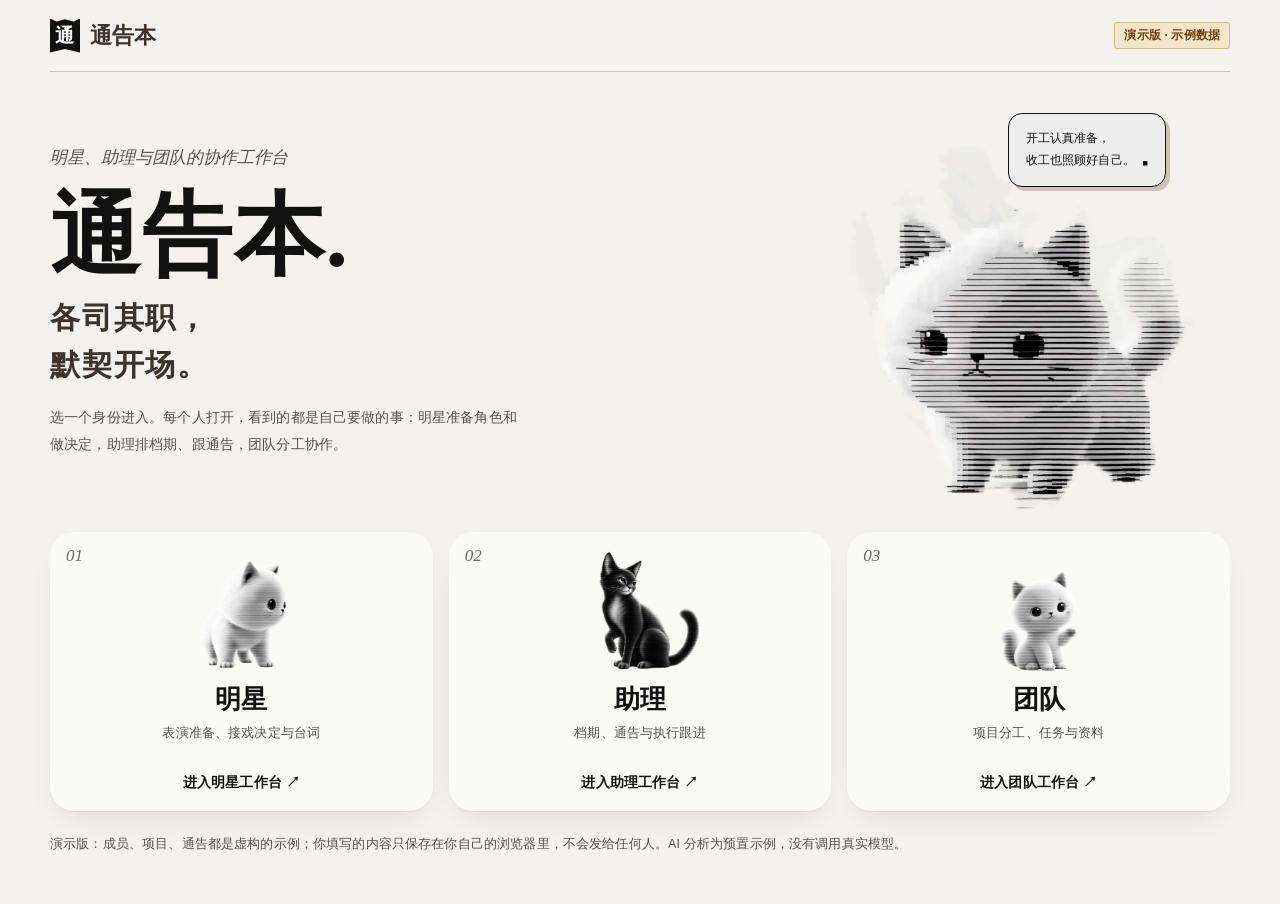
==== tonggaoben/index.html @ f3a63b4a "通告本演示版与戏伴提案页 Co-Authored-By: Claude Opus 5.5 <noreply@anthropic.com>" ====
<!doctype html>
<html lang="zh-CN">
<head>
<meta charset="utf-8">
<meta name="viewport" content="width=device-width,initial-scale=1,viewport-fit=cover">
<meta name="description" content="通告本演示版：明星、助理与团队的协作工作台。数据为虚构示例。">
<title>通告本演示</title>
<meta name="claude:viewport-fit-sides" content="cover">
<link rel="stylesheet" href="fonts/fonts.css">
<link rel="stylesheet" href="style.css">
<link rel="stylesheet" href="paper.css">
<style>
/* Paper desk: single light look shared with the workbench. Entry = hero + three identity cards; workbench sits under a slim demo bar. */
:root{--d-paper:#ededea;--d-card:#fafaf7;--d-ink:#111;--d-muted:#55544f;--d-line:#cfcfca;--d-warn:#6d420b;--d-warn-bg:#f3e5cc;color-scheme:light}
html,body{height:100%}
body{background:var(--d-paper);color:var(--d-ink);font-family:-apple-system,"PingFang SC","Hiragino Sans GB","Microsoft YaHei",sans-serif}
.demo-entry{min-height:100%;padding-block:0 48px;padding-left:max(16px,env(safe-area-inset-left,0px));padding-right:max(16px,env(safe-area-inset-right,0px))}
.demo-entry .wrap{max-width:1180px;margin:0 auto}
.d-top{display:flex;justify-content:space-between;align-items:center;gap:12px;height:72px;border-bottom:1px solid #c9c9c4}
.d-brand{display:flex;align-items:center;gap:10px;font:700 22px "Songti SC","STSong","Noto Serif SC",serif}
.d-brand span{display:grid;place-items:center;width:30px;height:34px;background:var(--d-ink);color:#fff;font-size:19px;clip-path:polygon(0 0,22% 9%,50% 2%,78% 9%,100% 0,100% 100%,50% 90%,0 100%)}
.d-badge{font-size:12px;font-weight:600;background:var(--d-warn-bg);color:var(--d-warn);border:1px solid #d9b77a;border-radius:3px;padding:3px 9px}
.d-hero{display:grid;grid-template-columns:.9fr 1.1fr;align-items:center;gap:24px;min-height:400px}
.d-eyebrow{display:flex;align-items:center;gap:10px;font:12px ui-monospace,SFMono-Regular,monospace;letter-spacing:1px;color:var(--d-muted);margin:0}
.d-eyebrow i{width:7px;height:7px;background:var(--d-ink)}
.d-hero h1{font:800 clamp(56px,7vw,104px)/1.05 -apple-system,"PingFang SC",sans-serif;letter-spacing:-4px;margin:20px 0 12px;color:var(--d-ink);text-wrap:balance}
.d-heading{font:700 clamp(22px,2.4vw,30px)/1.55 -apple-system,"PingFang SC",sans-serif;margin:0}
.d-desc{font-size:14px;color:var(--d-muted);margin:16px 0 0;line-height:1.9;max-width:34em}
.d-art{position:relative;height:400px;overflow:hidden}
.d-art .stage{position:absolute;inset:0 -5% 0 -12%;overflow:hidden;pointer-events:none}
.d-art video{position:absolute;width:151%;height:151%;object-fit:contain;left:-31%;top:-23%;max-width:none}
.bubble{position:absolute;right:10%;top:9%;z-index:2;display:flex;align-items:flex-end;gap:7px;padding:14px 17px;border:1.5px solid var(--d-ink);background:#ededed;box-shadow:4px 4px 0 #aaa;font:12px/1.8 ui-monospace,SFMono-Regular,monospace;color:var(--d-ink)}
.bubble:after{content:"";position:absolute;bottom:-9px;left:20px;width:15px;height:15px;background:#ededed;border-bottom:1.5px solid var(--d-ink);border-left:1.5px solid var(--d-ink);transform:skewY(-38deg)}
.bubble b{font-size:18px;line-height:1;animation:blink 1s steps(1) infinite}
@keyframes blink{50%{opacity:0}}
.d-cards{display:grid;grid-template-columns:repeat(3,minmax(0,1fr));gap:16px}
.d-card{position:relative;display:flex;flex-direction:column;align-items:center;text-align:center;gap:6px;padding:150px 20px 18px;min-height:270px;background:var(--d-card);border:1px solid var(--d-line);border-radius:4px;cursor:pointer;color:var(--d-ink);font:inherit;transition:transform .15s,box-shadow .15s,border-color .15s}
.d-card:hover,.d-card:focus-visible{border-color:var(--d-ink);box-shadow:0 4px 0 var(--d-ink);transform:translateY(-2px);outline:none}
.d-card img{position:absolute;left:50%;top:18px;transform:translateX(-50%);width:120px;height:124px;object-fit:contain}
.d-card img.team{width:150px;height:140px;top:10px}
.d-card .no{position:absolute;left:16px;top:14px;font:11px ui-monospace,monospace;color:#6a6964}
.d-card strong{font:700 26px "Songti SC","STSong",serif}
.d-card small{font-size:13px;color:var(--d-muted)}
.d-card em{font-style:normal;font-weight:600;font-size:13.5px;margin-top:12px;padding-top:10px;border-top:1px solid #e3e2dc;align-self:stretch}
.d-note{margin:22px 0 0;font-size:12.5px;color:var(--d-muted);line-height:1.8}
.d-modal{border:1px solid var(--d-ink);border-radius:6px;padding:0;width:min(440px,calc(100vw - 32px));background:#fffefb;color:var(--d-ink);box-shadow:0 20px 80px #00000030}
.d-modal::backdrop{background:#0000004d;backdrop-filter:blur(4px)}
.d-modal header{display:flex;justify-content:space-between;align-items:center;padding:18px 22px;border-bottom:1px solid #e3e2dc}
.d-modal h2{font:700 19px "Songti SC","STSong",serif;margin:0}
.d-modal header button{border:0;background:none;font-size:22px;cursor:pointer;color:var(--d-muted)}
.d-modal form{display:flex;flex-direction:column;gap:12px;padding:20px 22px 24px}
.d-modal p{margin:0;font-size:13px;color:var(--d-muted)}
.d-modal input{font:inherit;font-size:16px;padding:12px 14px;border:1px solid var(--d-line);border-radius:4px;background:#fff;color:var(--d-ink)}
.d-modal .go{font:inherit;font-weight:600;font-size:15px;padding:13px;border:0;border-radius:4px;background:var(--d-ink);color:#fff;cursor:pointer}
.d-bar{display:flex;align-items:center;gap:12px;height:48px;padding-left:max(16px,env(safe-area-inset-left,0px));padding-right:max(16px,env(safe-area-inset-right,0px));background:#f7f6f2;border-bottom:1px solid #deded9;font-size:13.5px}
.d-bar .d-brand{font-size:17px}.d-bar .d-brand span{width:24px;height:27px;font-size:15px}
.d-bar .who{margin-left:auto;color:var(--d-muted)}
.d-groups{display:flex;gap:4px;margin-left:12px;overflow-x:auto}
.d-bar .d-groups button{border:0;background:none;padding:6px 14px;font-size:14px;color:var(--d-muted);white-space:nowrap}
.d-bar .d-groups button.on{background:var(--d-ink);color:#fff;font-weight:600}
.d-bar button{font:inherit;border:1px solid #b9b9b2;background:#fff;border-radius:4px;padding:6px 12px;cursor:pointer;color:var(--d-ink)}
.d-bar button:hover{border-color:var(--d-ink)}
body.in-app .app.own,body.in-app .app.own .center,body.in-app .app{height:calc(100vh - 48px)}
.d-toast{position:fixed;left:50%;bottom:calc(24px + env(safe-area-inset-bottom,0px));transform:translateX(-50%);max-width:calc(100vw - 32px);background:var(--d-ink);color:#fff;padding:11px 18px;border-radius:6px;font-size:13.5px;z-index:60;box-shadow:0 8px 30px #00000033}

/* Editorial type for the shareable demo: Noto Serif SC headings, Noto Sans SC text, Instrument Serif for English and numbers. */
body{font-family:"Noto Sans SC","PingFang SC",sans-serif}
.d-brand,.d-hero h1,.d-heading,.d-card strong,.d-modal h2,.bubble{font-family:"Noto Serif SC","Songti SC",serif!important}
.d-hero h1{font-weight:900;letter-spacing:.02em}.d-hero h1::after{content:""}
.d-eyebrow,.d-card .no{font:italic 17px "Instrument Serif",Georgia,serif!important;letter-spacing:0}
.d-eyebrow i{display:none}
.d-heading{font-weight:600;letter-spacing:.06em}
.d-card{border:0;border-radius:24px;box-shadow:0 1px 2px rgba(31,29,26,.04),0 14px 34px -16px rgba(31,29,26,.16)}
.d-card em{border-top:0}
.bubble{border-radius:14px;box-shadow:4px 4px 0 #c9c4b8}.bubble:after{display:none}
.d-modal{border:0;border-radius:24px}.d-modal input{border:0;border-radius:14px;background:#f3f0ea}.d-modal .go{border-radius:999px}
.d-bar .d-groups button{border-radius:999px}

/* Show the whole animated cat: no cropping zoom, and the box never clips it. */
.d-art{overflow:visible;height:460px}.d-art .stage{inset:-4% -6% -2% -6%;overflow:visible}
.d-art video{left:0;top:0;width:100%;height:100%;object-fit:contain;transform:scale(1.18);transform-origin:50% 55%}
@media (max-width:860px){.d-hero{grid-template-columns:1fr}.d-art{height:280px}.d-cards{grid-template-columns:1fr}.d-card{min-height:230px;padding-top:140px}body.in-app .app.own,body.in-app .app{height:auto}}
@media (prefers-reduced-motion:reduce){.bubble b{animation:none}.d-card{transition:none}}
</style>
</head>
<body>


<section class="demo-entry" id="entry">
  <div class="wrap">
    <header class="d-top"><div class="d-brand"><span>通</span>通告本</div><span class="d-badge">演示版 · 示例数据</span></header>
    <div class="d-hero">
      <div>
        <p class="d-eyebrow"><i></i>明星、助理与团队的协作工作台</p>
        <h1>通告本.</h1>
        <p class="d-heading">各司其职，<br>默契开场。</p>
        <p class="d-desc">选一个身份进入。每个人打开，看到的都是自己要做的事：明星准备角色和做决定，助理排档期、跟通告，团队分工协作。</p>
      </div>
      <div class="d-art" aria-hidden="true">
        <div class="bubble"><span>开工认真准备，<br>收工也照顾好自己。</span><b>▪</b></div>
        <div class="stage"><video src="cat-hero.webm" autoplay loop muted playsinline preload="auto"></video></div>
      </div>
    </div>
    <div class="d-cards">
      <button class="d-card" data-role="actor" type="button"><span class="no">01</span><img src="cat-mascot.png" alt=""><strong>明星</strong><small>表演准备、接戏决定与台词</small><em>进入明星工作台 ↗</em></button>
      <button class="d-card" data-role="assistant" type="button"><span class="no">02</span><img src="cat-assistant.png" alt=""><strong>助理</strong><small>档期、通告与执行跟进</small><em>进入助理工作台 ↗</em></button>
      <button class="d-card" data-role="team" type="button"><span class="no">03</span><img class="team" src="cat-team.png" alt=""><strong>团队</strong><small>项目分工、任务与资料</small><em>进入团队工作台 ↗</em></button>
    </div>
    <p class="d-note">演示版：成员、项目、通告都是虚构的示例；你填写的内容只保存在你自己的浏览器里，不会发给任何人。AI 分析为预置示例，没有调用真实模型。</p>
  </div>
</section>

<dialog class="d-modal" id="login">
  <header><h2 id="loginTitle">登录</h2><button type="button" id="loginClose" aria-label="关闭">×</button></header>
  <form id="loginForm"><p>演示阶段暂不需要密码，直接点「进入」。</p><input id="loginPass" type="password" placeholder="密码" autocomplete="off" aria-label="密码"><button class="go" type="submit">进入</button></form>
</dialog>

<div id="appShell" hidden>
  <div class="d-bar"><div class="d-brand"><span>通</span>通告本</div><span class="d-badge">演示版</span><nav class="d-groups" id="dGroups" aria-label="分区"></nav><span class="who" id="who"></span><button type="button" id="switchRole">切换身份</button></div>
  <div class="app" id="app"><aside class="side" id="side"></aside><div class="center"><header class="top" id="top"></header><main class="main" id="main" tabindex="-1"></main></div><aside class="folder" id="folder"></aside></div>
  <div class="toast" id="toast" role="status" aria-live="polite"></div>
  <dialog id="dlg"></dialog>
</div>
<div class="d-toast" id="dToast" role="status" hidden></div>

<script src="data.js"></script>
<script src="weather-snapshot.js"></script>
<script>
(() => {
  // The viewer frame refuses confirm(); the demo treats every confirmation as accepted.
  window.confirm = () => true;
  const ROLE = { actor: '明星', assistant: '助理', team: '团队' };
  const mem = {};
  const store = { get(k) { try { const v = localStorage.getItem(k); return v ? JSON.parse(v) : mem[k]; } catch { return mem[k]; } }, set(k, v) { mem[k] = v; try { localStorage.setItem(k, JSON.stringify(v)); } catch {} } };
  const day = n => { const d = new Date(Date.now() + n * 864e5); return d.toLocaleDateString('sv-SE', { timeZone: 'Asia/Shanghai' }); };
  const members = [
    { userId: 'm-star', workspaceId: 'w', role: 'actor', name: '林知夏', email: '' },
    { userId: 'm-asst', workspaceId: 'w', role: 'assistant', name: '周小禾', email: '' },
    { userId: 'm-team', workspaceId: 'w', role: 'team', name: '陈一舟', email: '' }
  ];
  const rec = (id, kind, payload, visibility = 'core', createdBy = 'm-asst') => ({ id, kind, payload, revision: 1, deleted: 0, updatedAt: new Date().toISOString(), updatedBy: createdBy, createdBy, visibility });
  const records = [
    rec('proj-1', 'schedule', { name: '逆光来信', startDate: day(10), endDate: day(58), status: '锁档', decision: '接下', note: '' }, 'workspace'),
    rec('proj-2', 'schedule', { name: '第七号证人', startDate: day(48), endDate: day(99), status: '待定', decision: '', note: '' }),
    rec('proj-3', 'schedule', { name: '品牌春季拍摄', startDate: day(4), endDate: day(5), status: '待定', decision: '', note: '' }),
    rec('call-1', 'callDay', { date: day(0), projectCode: '逆光来信 定妆', location: '松江影视基地 3 号棚', makeupTime: '06:30', arrivalTime: '07:30', handoverTime: '', hotel: '', note: '', scenes: [{ id: 's1', number: '12', summary: '窗边的来信', cleared: true }, { id: 's2', number: '14', summary: '书店打烊', cleared: false }, { id: 's3', number: '21', summary: '天台独舞（走位）', cleared: false }], checklist: [] }),
    rec('call-2', 'callDay', { date: day(3), projectCode: '逆光来信 围读', location: '制片公司会议室', makeupTime: '', arrivalTime: '10:00', handoverTime: '', hotel: '', note: '', scenes: [], checklist: [] }),
    rec('task-1', 'task', { title: '确认第21场练功服', projectId: 'proj-1', assigneeId: 'm-team', dueDate: day(2), status: '进行中', priority: '重要', note: '' }, 'workspace'),
    rec('task-2', 'task', { title: '开机官宣海报文案 · 本人确认', projectId: 'proj-1', assigneeId: 'm-star', dueDate: day(4), status: '待确认', priority: '普通', note: '' }, 'workspace'),
    rec('task-3', 'task', { title: '订回程高铁与酒店', projectId: 'proj-1', assigneeId: 'm-asst', dueDate: day(1), status: '待开始', priority: '普通', note: '' }, 'workspace'),
    rec('task-4', 'task', { title: '舞蹈训练场地（周二 / 周四）', projectId: 'proj-1', assigneeId: 'm-team', dueDate: day(6), status: '待开始', priority: '普通', note: '' }, 'workspace'),
    rec('rem-1', 'reminder', { title: '定妆前一晚早点休息', fireAt: day(0) + ' 22:00', kind: '自定义', done: false }),
    rec('rem-2', 'reminder', { title: '围读带上第 1–12 场剧本', fireAt: day(3) + ' 08:30', kind: '场次', done: false })
  ];
  const visible = role => records.filter(r => r.visibility === 'workspace' || role !== 'team');
  let me = null, pid = '';
  const toastEl = document.getElementById('dToast');
  function toast(t) { toastEl.textContent = t; toastEl.hidden = false; clearTimeout(toast.t); toast.t = setTimeout(() => { toastEl.hidden = true; }, 2600); }
  const draftKey = () => `tgb-demo:${me.role}:${pid}`;
  function init() {
    const d = store.get(draftKey()) || { state: { version: 1, pages: {} }, revision: 0, updatedAt: null };
    setTimeout(() => LOCAL.deliver({ channel: 'tonggaoben-studio', type: 'init', me, members, workspace: { id: 'w', name: '通告本演示空间', ownerId: 'm-star' }, records: visible(me.role), projectId: pid, ...d }), 0);
  }
  const TAB = { today: '今天', schedule: '档期', lines: '台词练习', tasks: '任务', resources: '资料卡', messages: '留言', more: '我的', team: '项目总览' };
  const KIND = { task: '任务', resource: '资料卡', note: '准备笔记', line: '台词', schedule: '档期', callDay: '通告', reminder: '提醒', business: '商务' };
  const LOCAL = window.__STUDIO_LOCAL__ = {
    catBase: '',
    receive(m) {
      if (m.type === 'groups') {
        const nav = document.getElementById('dGroups'); nav.textContent = '';
        (m.items || []).forEach(gr => { const b = document.createElement('button'); b.type = 'button'; b.textContent = gr.label; b.className = gr.id === m.current ? 'on' : ''; b.addEventListener('click', () => LOCAL.deliver({ channel: 'tonggaoben-studio', type: 'group', id: gr.id })); nav.append(b); });
      }
      else if (!me) return;
      else if (m.type === 'ready' || m.type === 'reload') init();
      else if (m.type === 'project') { pid = m.id; init(); }
      else if (m.type === 'save') {
        const old = store.get(draftKey()) || { revision: 0 }, next = { state: m.state, revision: old.revision + 1, updatedAt: new Date().toISOString() };
        store.set(draftKey(), next);
        setTimeout(() => LOCAL.deliver({ channel: 'tonggaoben-studio', type: 'saved', requestId: m.requestId, revision: next.revision, updatedAt: next.updatedAt }), 150);
      }
      else if (m.type === 'navigate') toast(`演示版只包含工作台。正式版里这里会打开「${TAB[m.tab] || m.tab}」。`);
      else if (m.type === 'open') { const r = records.find(x => x.id === m.id); toast(`演示版：正式版里会打开「${r ? (r.payload.name || r.payload.projectCode || r.payload.title) : '详情'}」${r && r.kind === 'schedule' && me.role === 'actor' ? '，明星在这里确认接戏决定' : ''}。`); }
      else if (m.type === 'create') toast(`演示版：正式版里会打开「新建${KIND[m.kind] || ''}」，由你选择给谁看后保存。`);
    },
    deliver: null
  };
  const entry = document.getElementById('entry'), shell = document.getElementById('appShell'), dlg = document.getElementById('login');
  let picking = null;
  document.querySelectorAll('.d-card').forEach(b => b.addEventListener('click', () => {
    picking = b.dataset.role; document.getElementById('loginTitle').textContent = `${ROLE[picking]} · 登录`; document.getElementById('loginPass').value = '';
    if (dlg.showModal) dlg.showModal(); else dlg.setAttribute('open', '');
  }));
  document.getElementById('loginClose').addEventListener('click', () => dlg.close());
  dlg.addEventListener('click', e => { if (e.target === dlg) dlg.close(); });
  document.getElementById('loginForm').addEventListener('submit', e => {
    e.preventDefault(); dlg.close();
    me = members.find(x => x.role === picking); pid = '';
    document.getElementById('who').textContent = `${me.name} · ${ROLE[me.role]}`;
    entry.hidden = true; shell.hidden = false; document.body.classList.add('in-app'); window.scrollTo(0, 0);
    init();
  });
  document.getElementById('switchRole').addEventListener('click', () => { me = null; shell.hidden = true; entry.hidden = false; document.body.classList.remove('in-app'); window.scrollTo(0, 0); });
})();
</script>
<script src="reference.js"></script>

</body>
</html>
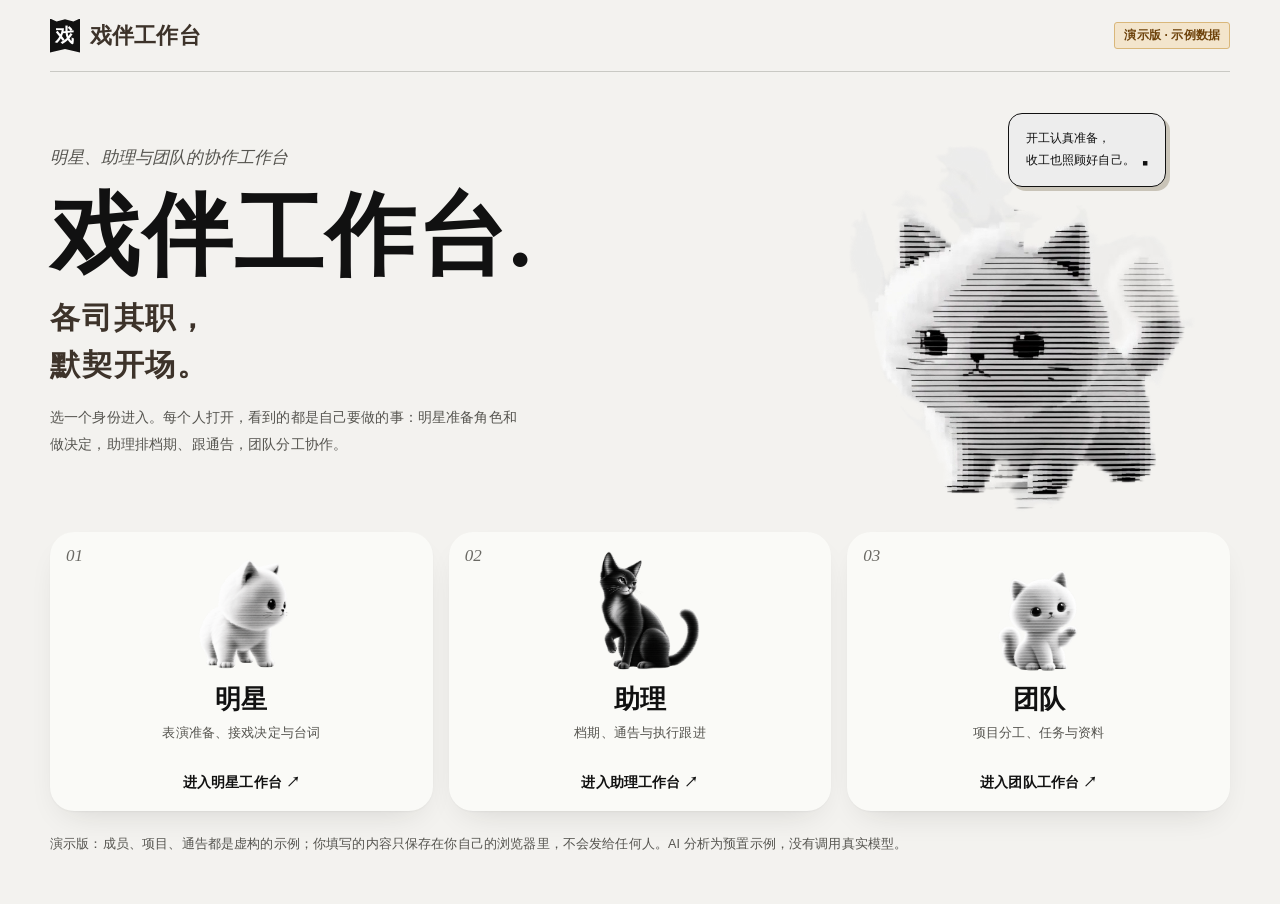
==== commit b49f467c: "演示版改名为「戏伴工作台」 Co-Authored-By: Claude Opus 5.5 <noreply@anthropic.com>" ====
--- a/tonggaoben/index.html
+++ b/tonggaoben/index.html
@@ -3,8 +3,8 @@
 <head>
 <meta charset="utf-8">
 <meta name="viewport" content="width=device-width,initial-scale=1,viewport-fit=cover">
-<meta name="description" content="通告本演示版：明星、助理与团队的协作工作台。数据为虚构示例。">
-<title>通告本演示</title>
+<meta name="description" content="戏伴工作台：明星、助理与团队的协作工作台。数据为虚构示例。">
+<title>戏伴工作台</title>
 <meta name="claude:viewport-fit-sides" content="cover">
 <link rel="stylesheet" href="fonts/fonts.css">
 <link rel="stylesheet" href="style.css">
@@ -88,11 +88,11 @@
 
 <section class="demo-entry" id="entry">
   <div class="wrap">
-    <header class="d-top"><div class="d-brand"><span>通</span>通告本</div><span class="d-badge">演示版 · 示例数据</span></header>
+    <header class="d-top"><div class="d-brand"><span>戏</span>戏伴工作台</div><span class="d-badge">演示版 · 示例数据</span></header>
     <div class="d-hero">
       <div>
         <p class="d-eyebrow"><i></i>明星、助理与团队的协作工作台</p>
-        <h1>通告本.</h1>
+        <h1>戏伴工作台.</h1>
         <p class="d-heading">各司其职，<br>默契开场。</p>
         <p class="d-desc">选一个身份进入。每个人打开，看到的都是自己要做的事：明星准备角色和做决定，助理排档期、跟通告，团队分工协作。</p>
       </div>
@@ -116,7 +116,7 @@
 </dialog>
 
 <div id="appShell" hidden>
-  <div class="d-bar"><div class="d-brand"><span>通</span>通告本</div><span class="d-badge">演示版</span><nav class="d-groups" id="dGroups" aria-label="分区"></nav><span class="who" id="who"></span><button type="button" id="switchRole">切换身份</button></div>
+  <div class="d-bar"><div class="d-brand"><span>戏</span>戏伴工作台</div><span class="d-badge">演示版</span><nav class="d-groups" id="dGroups" aria-label="分区"></nav><span class="who" id="who"></span><button type="button" id="switchRole">切换身份</button></div>
   <div class="app" id="app"><aside class="side" id="side"></aside><div class="center"><header class="top" id="top"></header><main class="main" id="main" tabindex="-1"></main></div><aside class="folder" id="folder"></aside></div>
   <div class="toast" id="toast" role="status" aria-live="polite"></div>
   <dialog id="dlg"></dialog>
@@ -159,7 +159,7 @@
   const draftKey = () => `tgb-demo:${me.role}:${pid}`;
   function init() {
     const d = store.get(draftKey()) || { state: { version: 1, pages: {} }, revision: 0, updatedAt: null };
-    setTimeout(() => LOCAL.deliver({ channel: 'tonggaoben-studio', type: 'init', me, members, workspace: { id: 'w', name: '通告本演示空间', ownerId: 'm-star' }, records: visible(me.role), projectId: pid, ...d }), 0);
+    setTimeout(() => LOCAL.deliver({ channel: 'tonggaoben-studio', type: 'init', me, members, workspace: { id: 'w', name: '戏伴工作台示例空间', ownerId: 'm-star' }, records: visible(me.role), projectId: pid, ...d }), 0);
   }
   const TAB = { today: '今天', schedule: '档期', lines: '台词练习', tasks: '任务', resources: '资料卡', messages: '留言', more: '我的', team: '项目总览' };
   const KIND = { task: '任务', resource: '资料卡', note: '准备笔记', line: '台词', schedule: '档期', callDay: '通告', reminder: '提醒', business: '商务' };
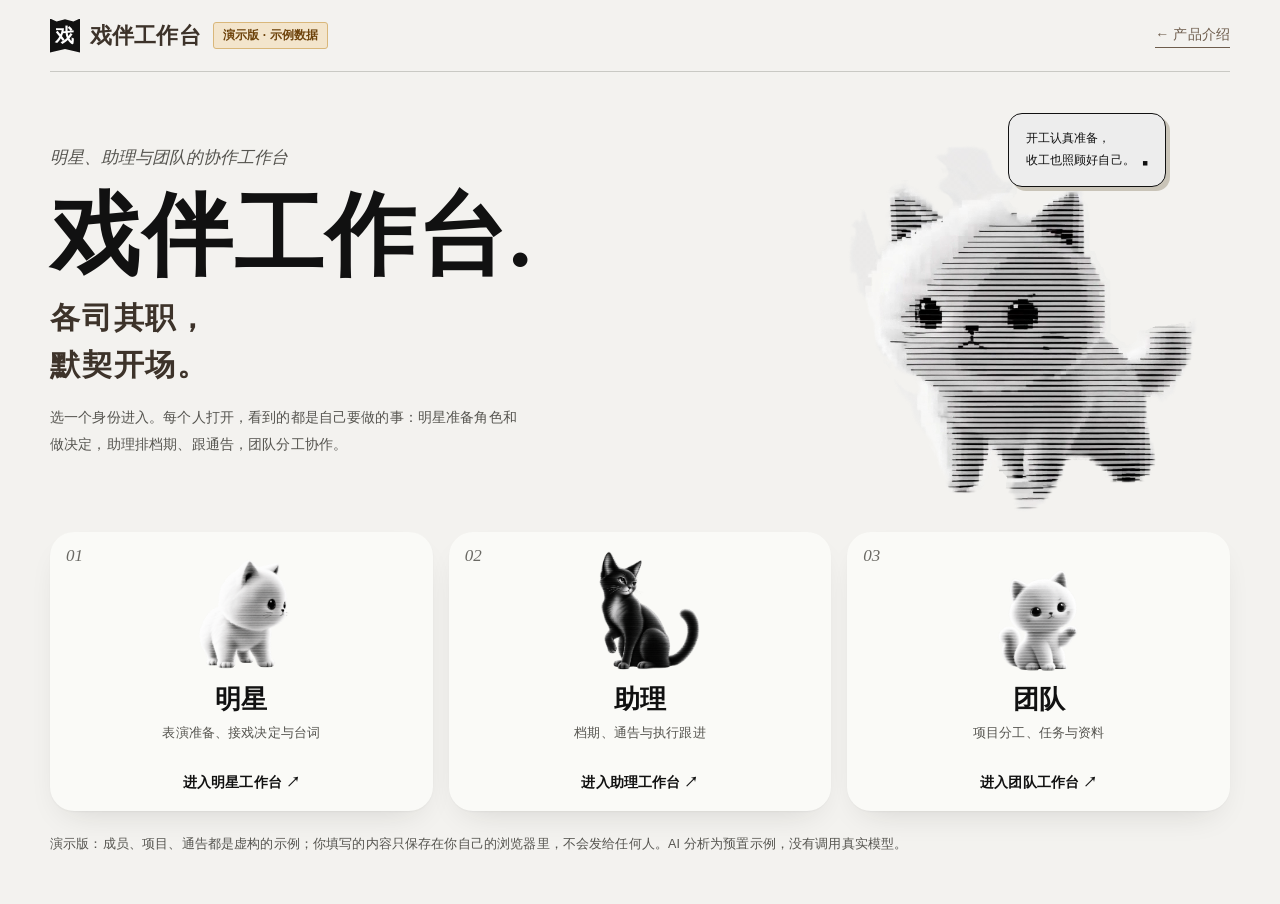
==== commit 9cf7de03: "首页合并为统一入口：产品介绍 + 进入戏伴工作台 Co-Authored-By: Claude Opus 5.5 <noreply@anthropic.com>" ====
--- a/tonggaoben/index.html
+++ b/tonggaoben/index.html
@@ -81,6 +81,7 @@
 .d-art video{left:0;top:0;width:100%;height:100%;object-fit:contain;transform:scale(1.18);transform-origin:50% 55%}
 @media (max-width:860px){.d-hero{grid-template-columns:1fr}.d-art{height:280px}.d-cards{grid-template-columns:1fr}.d-card{min-height:230px;padding-top:140px}body.in-app .app.own,body.in-app .app{height:auto}}
 @media (prefers-reduced-motion:reduce){.bubble b{animation:none}.d-card{transition:none}}
+.d-intro{margin-left:auto;font-size:14px;color:#6e5d4d;text-decoration:none;border-bottom:1px solid currentColor;padding-bottom:2px}.d-intro:hover{color:#2b231c}
 </style>
 </head>
 <body>
@@ -88,7 +89,7 @@
 
 <section class="demo-entry" id="entry">
   <div class="wrap">
-    <header class="d-top"><div class="d-brand"><span>戏</span>戏伴工作台</div><span class="d-badge">演示版 · 示例数据</span></header>
+    <header class="d-top"><div class="d-brand"><span>戏</span>戏伴工作台</div><span class="d-badge">演示版 · 示例数据</span><a class="d-intro" href="../">← 产品介绍</a></header>
     <div class="d-hero">
       <div>
         <p class="d-eyebrow"><i></i>明星、助理与团队的协作工作台</p>
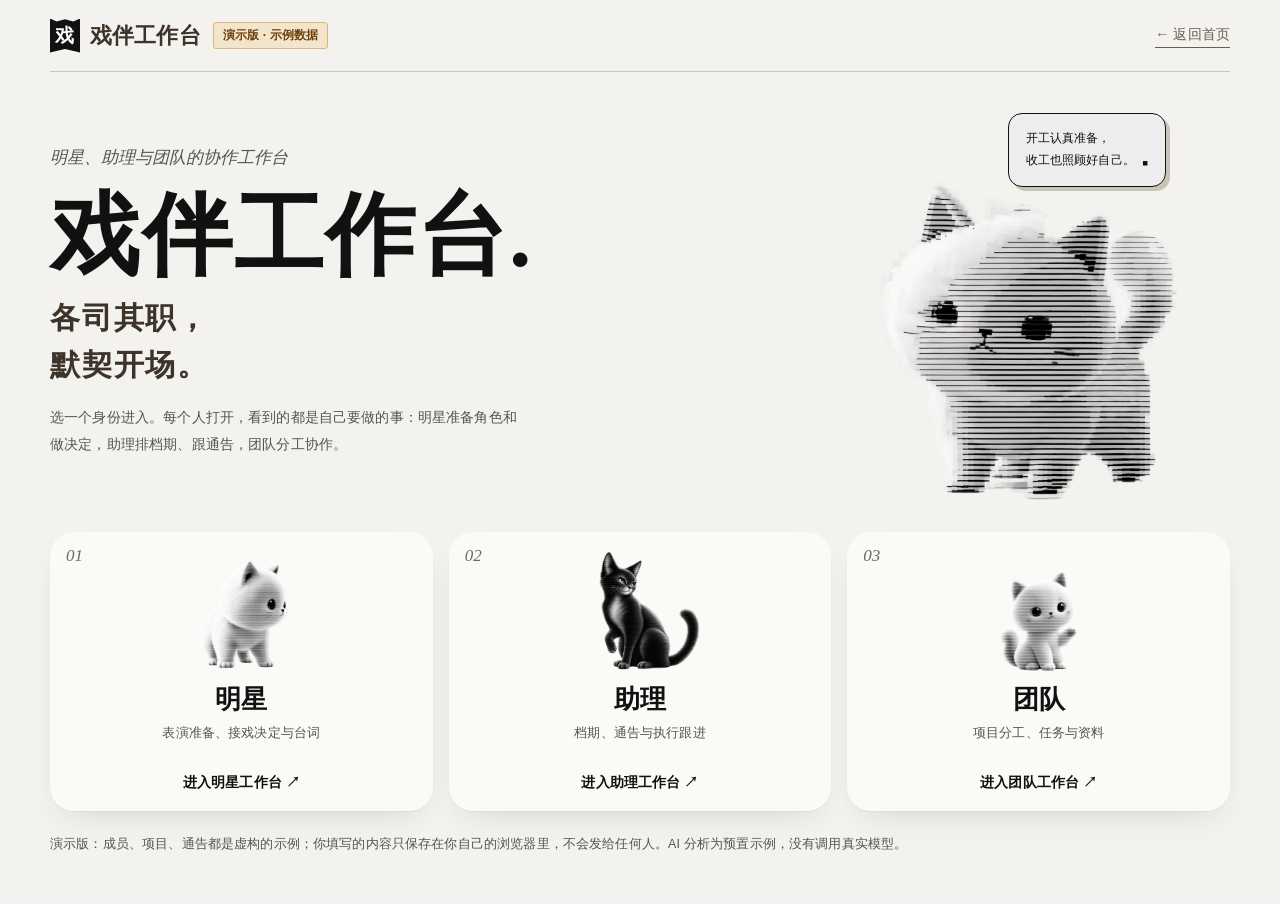
==== commit 80de05a0: "首页改为两个板块：戏伴工作台、戏伴提案；两边可返回首页 Co-Authored-By: Claude Opus 5.5 <noreply@anthropic.com>" ====
--- a/tonggaoben/index.html
+++ b/tonggaoben/index.html
@@ -89,7 +89,7 @@
 
 <section class="demo-entry" id="entry">
   <div class="wrap">
-    <header class="d-top"><div class="d-brand"><span>戏</span>戏伴工作台</div><span class="d-badge">演示版 · 示例数据</span><a class="d-intro" href="../">← 产品介绍</a></header>
+    <header class="d-top"><div class="d-brand"><span>戏</span>戏伴工作台</div><span class="d-badge">演示版 · 示例数据</span><a class="d-intro" href="../">← 返回首页</a></header>
     <div class="d-hero">
       <div>
         <p class="d-eyebrow"><i></i>明星、助理与团队的协作工作台</p>
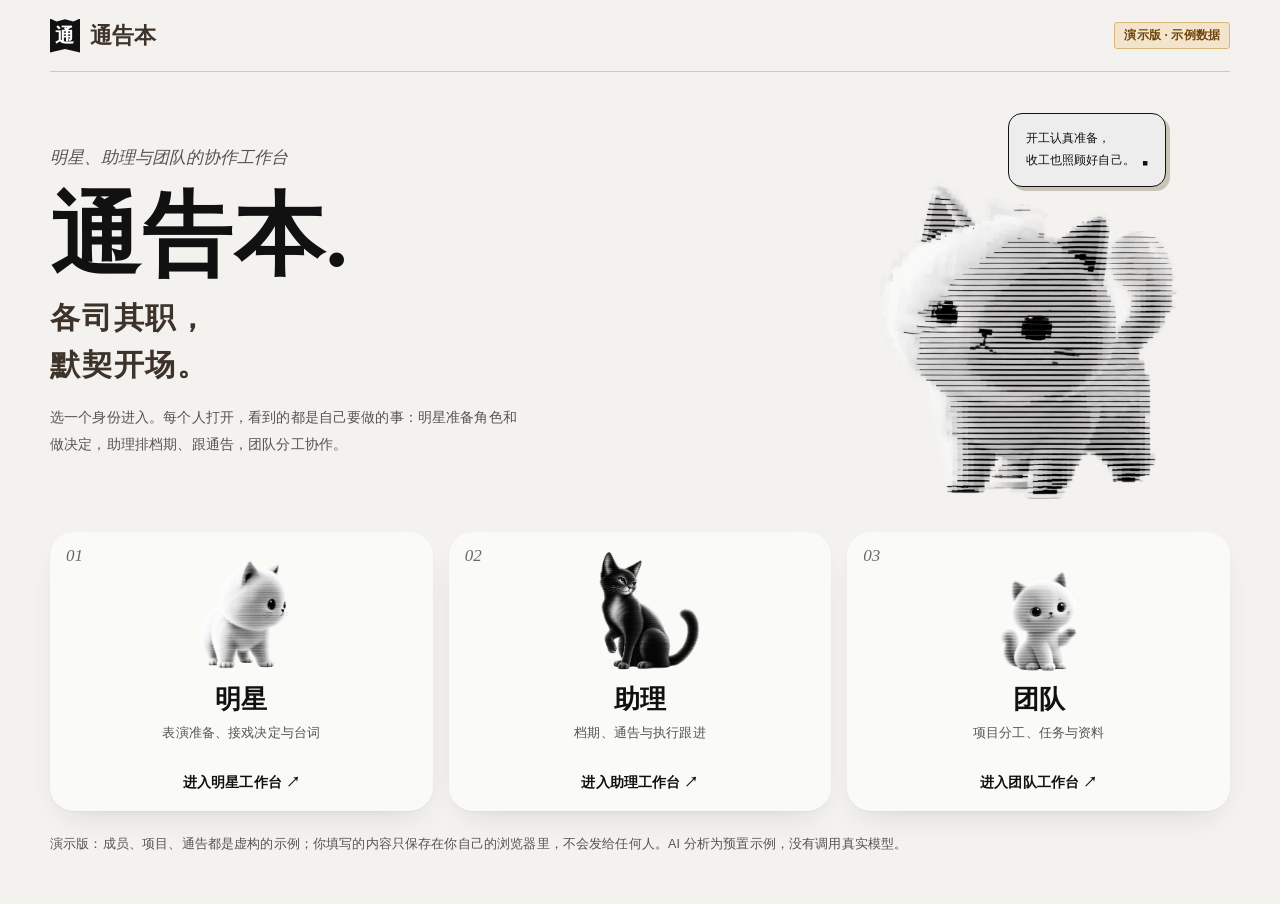
==== commit 96791b2f: "恢复到 4312091 的版本（通告本演示版 + 戏伴提案页 + 两卡片总入口） Co-Authored-By: Claude Opus 5.5 <noreply@anthropic.com>" ====
--- a/tonggaoben/index.html
+++ b/tonggaoben/index.html
@@ -3,8 +3,8 @@
 <head>
 <meta charset="utf-8">
 <meta name="viewport" content="width=device-width,initial-scale=1,viewport-fit=cover">
-<meta name="description" content="戏伴工作台：明星、助理与团队的协作工作台。数据为虚构示例。">
-<title>戏伴工作台</title>
+<meta name="description" content="通告本演示版：明星、助理与团队的协作工作台。数据为虚构示例。">
+<title>通告本演示</title>
 <meta name="claude:viewport-fit-sides" content="cover">
 <link rel="stylesheet" href="fonts/fonts.css">
 <link rel="stylesheet" href="style.css">
@@ -81,7 +81,6 @@
 .d-art video{left:0;top:0;width:100%;height:100%;object-fit:contain;transform:scale(1.18);transform-origin:50% 55%}
 @media (max-width:860px){.d-hero{grid-template-columns:1fr}.d-art{height:280px}.d-cards{grid-template-columns:1fr}.d-card{min-height:230px;padding-top:140px}body.in-app .app.own,body.in-app .app{height:auto}}
 @media (prefers-reduced-motion:reduce){.bubble b{animation:none}.d-card{transition:none}}
-.d-intro{margin-left:auto;font-size:14px;color:#6e5d4d;text-decoration:none;border-bottom:1px solid currentColor;padding-bottom:2px}.d-intro:hover{color:#2b231c}
 </style>
 </head>
 <body>
@@ -89,11 +88,11 @@
 
 <section class="demo-entry" id="entry">
   <div class="wrap">
-    <header class="d-top"><div class="d-brand"><span>戏</span>戏伴工作台</div><span class="d-badge">演示版 · 示例数据</span><a class="d-intro" href="../">← 返回首页</a></header>
+    <header class="d-top"><div class="d-brand"><span>通</span>通告本</div><span class="d-badge">演示版 · 示例数据</span></header>
     <div class="d-hero">
       <div>
         <p class="d-eyebrow"><i></i>明星、助理与团队的协作工作台</p>
-        <h1>戏伴工作台.</h1>
+        <h1>通告本.</h1>
         <p class="d-heading">各司其职，<br>默契开场。</p>
         <p class="d-desc">选一个身份进入。每个人打开，看到的都是自己要做的事：明星准备角色和做决定，助理排档期、跟通告，团队分工协作。</p>
       </div>
@@ -117,7 +116,7 @@
 </dialog>
 
 <div id="appShell" hidden>
-  <div class="d-bar"><div class="d-brand"><span>戏</span>戏伴工作台</div><span class="d-badge">演示版</span><nav class="d-groups" id="dGroups" aria-label="分区"></nav><span class="who" id="who"></span><button type="button" id="switchRole">切换身份</button></div>
+  <div class="d-bar"><div class="d-brand"><span>通</span>通告本</div><span class="d-badge">演示版</span><nav class="d-groups" id="dGroups" aria-label="分区"></nav><span class="who" id="who"></span><button type="button" id="switchRole">切换身份</button></div>
   <div class="app" id="app"><aside class="side" id="side"></aside><div class="center"><header class="top" id="top"></header><main class="main" id="main" tabindex="-1"></main></div><aside class="folder" id="folder"></aside></div>
   <div class="toast" id="toast" role="status" aria-live="polite"></div>
   <dialog id="dlg"></dialog>
@@ -160,7 +159,7 @@
   const draftKey = () => `tgb-demo:${me.role}:${pid}`;
   function init() {
     const d = store.get(draftKey()) || { state: { version: 1, pages: {} }, revision: 0, updatedAt: null };
-    setTimeout(() => LOCAL.deliver({ channel: 'tonggaoben-studio', type: 'init', me, members, workspace: { id: 'w', name: '戏伴工作台示例空间', ownerId: 'm-star' }, records: visible(me.role), projectId: pid, ...d }), 0);
+    setTimeout(() => LOCAL.deliver({ channel: 'tonggaoben-studio', type: 'init', me, members, workspace: { id: 'w', name: '通告本演示空间', ownerId: 'm-star' }, records: visible(me.role), projectId: pid, ...d }), 0);
   }
   const TAB = { today: '今天', schedule: '档期', lines: '台词练习', tasks: '任务', resources: '资料卡', messages: '留言', more: '我的', team: '项目总览' };
   const KIND = { task: '任务', resource: '资料卡', note: '准备笔记', line: '台词', schedule: '档期', callDay: '通告', reminder: '提醒', business: '商务' };
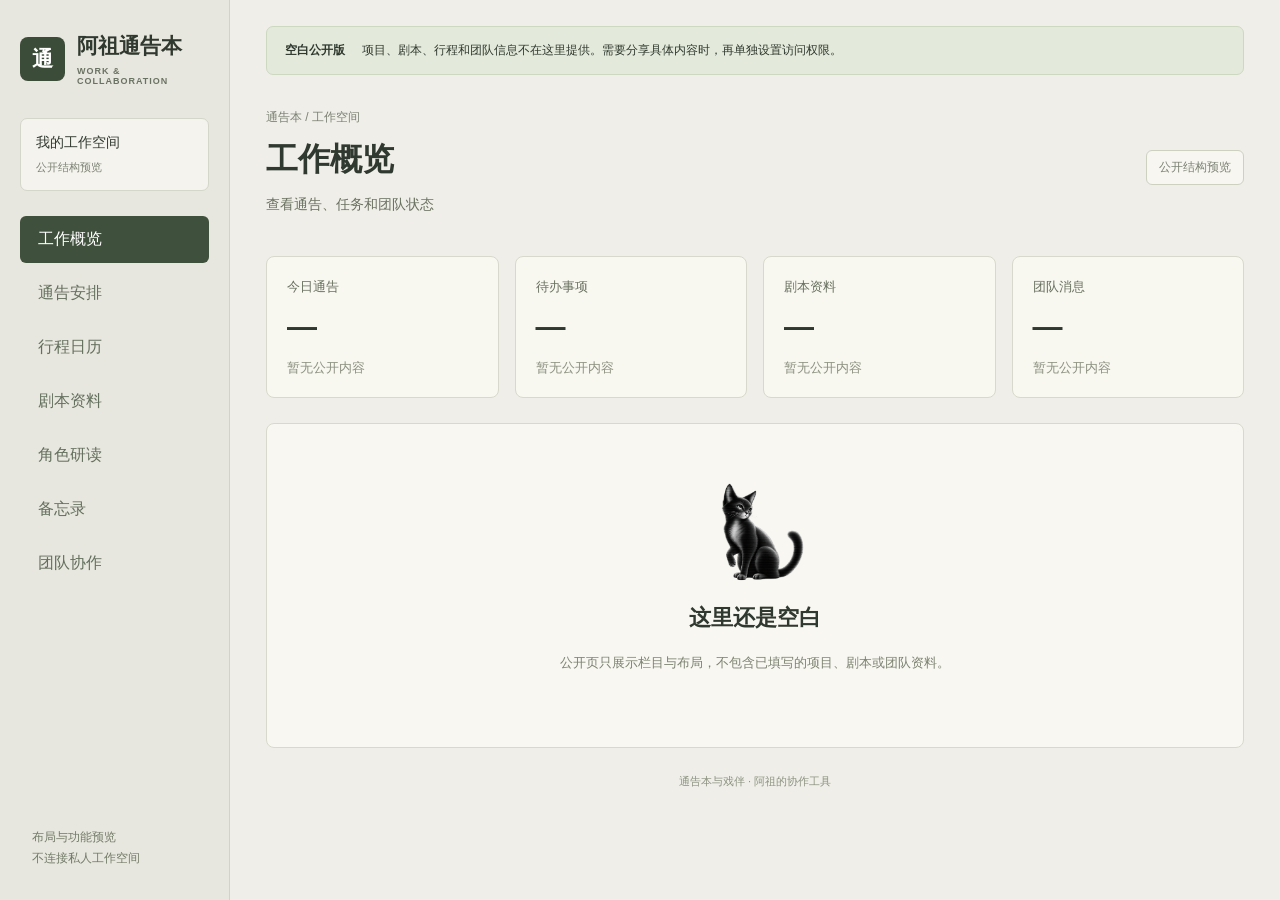
==== commit 725b68ab: "Keep public tool pages empty and exclude owner project content" ====
--- a/tonggaoben/index.html
+++ b/tonggaoben/index.html
@@ -1,208 +1 @@
-<!doctype html>
-<html lang="zh-CN">
-<head>
-<meta charset="utf-8">
-<meta name="viewport" content="width=device-width,initial-scale=1,viewport-fit=cover">
-<meta name="description" content="通告本演示版：明星、助理与团队的协作工作台。数据为虚构示例。">
-<title>通告本演示</title>
-<meta name="claude:viewport-fit-sides" content="cover">
-<link rel="stylesheet" href="fonts/fonts.css">
-<link rel="stylesheet" href="style.css">
-<link rel="stylesheet" href="paper.css">
-<style>
-/* Paper desk: single light look shared with the workbench. Entry = hero + three identity cards; workbench sits under a slim demo bar. */
-:root{--d-paper:#ededea;--d-card:#fafaf7;--d-ink:#111;--d-muted:#55544f;--d-line:#cfcfca;--d-warn:#6d420b;--d-warn-bg:#f3e5cc;color-scheme:light}
-html,body{height:100%}
-body{background:var(--d-paper);color:var(--d-ink);font-family:-apple-system,"PingFang SC","Hiragino Sans GB","Microsoft YaHei",sans-serif}
-.demo-entry{min-height:100%;padding-block:0 48px;padding-left:max(16px,env(safe-area-inset-left,0px));padding-right:max(16px,env(safe-area-inset-right,0px))}
-.demo-entry .wrap{max-width:1180px;margin:0 auto}
-.d-top{display:flex;justify-content:space-between;align-items:center;gap:12px;height:72px;border-bottom:1px solid #c9c9c4}
-.d-brand{display:flex;align-items:center;gap:10px;font:700 22px "Songti SC","STSong","Noto Serif SC",serif}
-.d-brand span{display:grid;place-items:center;width:30px;height:34px;background:var(--d-ink);color:#fff;font-size:19px;clip-path:polygon(0 0,22% 9%,50% 2%,78% 9%,100% 0,100% 100%,50% 90%,0 100%)}
-.d-badge{font-size:12px;font-weight:600;background:var(--d-warn-bg);color:var(--d-warn);border:1px solid #d9b77a;border-radius:3px;padding:3px 9px}
-.d-hero{display:grid;grid-template-columns:.9fr 1.1fr;align-items:center;gap:24px;min-height:400px}
-.d-eyebrow{display:flex;align-items:center;gap:10px;font:12px ui-monospace,SFMono-Regular,monospace;letter-spacing:1px;color:var(--d-muted);margin:0}
-.d-eyebrow i{width:7px;height:7px;background:var(--d-ink)}
-.d-hero h1{font:800 clamp(56px,7vw,104px)/1.05 -apple-system,"PingFang SC",sans-serif;letter-spacing:-4px;margin:20px 0 12px;color:var(--d-ink);text-wrap:balance}
-.d-heading{font:700 clamp(22px,2.4vw,30px)/1.55 -apple-system,"PingFang SC",sans-serif;margin:0}
-.d-desc{font-size:14px;color:var(--d-muted);margin:16px 0 0;line-height:1.9;max-width:34em}
-.d-art{position:relative;height:400px;overflow:hidden}
-.d-art .stage{position:absolute;inset:0 -5% 0 -12%;overflow:hidden;pointer-events:none}
-.d-art video{position:absolute;width:151%;height:151%;object-fit:contain;left:-31%;top:-23%;max-width:none}
-.bubble{position:absolute;right:10%;top:9%;z-index:2;display:flex;align-items:flex-end;gap:7px;padding:14px 17px;border:1.5px solid var(--d-ink);background:#ededed;box-shadow:4px 4px 0 #aaa;font:12px/1.8 ui-monospace,SFMono-Regular,monospace;color:var(--d-ink)}
-.bubble:after{content:"";position:absolute;bottom:-9px;left:20px;width:15px;height:15px;background:#ededed;border-bottom:1.5px solid var(--d-ink);border-left:1.5px solid var(--d-ink);transform:skewY(-38deg)}
-.bubble b{font-size:18px;line-height:1;animation:blink 1s steps(1) infinite}
-@keyframes blink{50%{opacity:0}}
-.d-cards{display:grid;grid-template-columns:repeat(3,minmax(0,1fr));gap:16px}
-.d-card{position:relative;display:flex;flex-direction:column;align-items:center;text-align:center;gap:6px;padding:150px 20px 18px;min-height:270px;background:var(--d-card);border:1px solid var(--d-line);border-radius:4px;cursor:pointer;color:var(--d-ink);font:inherit;transition:transform .15s,box-shadow .15s,border-color .15s}
-.d-card:hover,.d-card:focus-visible{border-color:var(--d-ink);box-shadow:0 4px 0 var(--d-ink);transform:translateY(-2px);outline:none}
-.d-card img{position:absolute;left:50%;top:18px;transform:translateX(-50%);width:120px;height:124px;object-fit:contain}
-.d-card img.team{width:150px;height:140px;top:10px}
-.d-card .no{position:absolute;left:16px;top:14px;font:11px ui-monospace,monospace;color:#6a6964}
-.d-card strong{font:700 26px "Songti SC","STSong",serif}
-.d-card small{font-size:13px;color:var(--d-muted)}
-.d-card em{font-style:normal;font-weight:600;font-size:13.5px;margin-top:12px;padding-top:10px;border-top:1px solid #e3e2dc;align-self:stretch}
-.d-note{margin:22px 0 0;font-size:12.5px;color:var(--d-muted);line-height:1.8}
-.d-modal{border:1px solid var(--d-ink);border-radius:6px;padding:0;width:min(440px,calc(100vw - 32px));background:#fffefb;color:var(--d-ink);box-shadow:0 20px 80px #00000030}
-.d-modal::backdrop{background:#0000004d;backdrop-filter:blur(4px)}
-.d-modal header{display:flex;justify-content:space-between;align-items:center;padding:18px 22px;border-bottom:1px solid #e3e2dc}
-.d-modal h2{font:700 19px "Songti SC","STSong",serif;margin:0}
-.d-modal header button{border:0;background:none;font-size:22px;cursor:pointer;color:var(--d-muted)}
-.d-modal form{display:flex;flex-direction:column;gap:12px;padding:20px 22px 24px}
-.d-modal p{margin:0;font-size:13px;color:var(--d-muted)}
-.d-modal input{font:inherit;font-size:16px;padding:12px 14px;border:1px solid var(--d-line);border-radius:4px;background:#fff;color:var(--d-ink)}
-.d-modal .go{font:inherit;font-weight:600;font-size:15px;padding:13px;border:0;border-radius:4px;background:var(--d-ink);color:#fff;cursor:pointer}
-.d-bar{display:flex;align-items:center;gap:12px;height:48px;padding-left:max(16px,env(safe-area-inset-left,0px));padding-right:max(16px,env(safe-area-inset-right,0px));background:#f7f6f2;border-bottom:1px solid #deded9;font-size:13.5px}
-.d-bar .d-brand{font-size:17px}.d-bar .d-brand span{width:24px;height:27px;font-size:15px}
-.d-bar .who{margin-left:auto;color:var(--d-muted)}
-.d-groups{display:flex;gap:4px;margin-left:12px;overflow-x:auto}
-.d-bar .d-groups button{border:0;background:none;padding:6px 14px;font-size:14px;color:var(--d-muted);white-space:nowrap}
-.d-bar .d-groups button.on{background:var(--d-ink);color:#fff;font-weight:600}
-.d-bar button{font:inherit;border:1px solid #b9b9b2;background:#fff;border-radius:4px;padding:6px 12px;cursor:pointer;color:var(--d-ink)}
-.d-bar button:hover{border-color:var(--d-ink)}
-body.in-app .app.own,body.in-app .app.own .center,body.in-app .app{height:calc(100vh - 48px)}
-.d-toast{position:fixed;left:50%;bottom:calc(24px + env(safe-area-inset-bottom,0px));transform:translateX(-50%);max-width:calc(100vw - 32px);background:var(--d-ink);color:#fff;padding:11px 18px;border-radius:6px;font-size:13.5px;z-index:60;box-shadow:0 8px 30px #00000033}
-
-/* Editorial type for the shareable demo: Noto Serif SC headings, Noto Sans SC text, Instrument Serif for English and numbers. */
-body{font-family:"Noto Sans SC","PingFang SC",sans-serif}
-.d-brand,.d-hero h1,.d-heading,.d-card strong,.d-modal h2,.bubble{font-family:"Noto Serif SC","Songti SC",serif!important}
-.d-hero h1{font-weight:900;letter-spacing:.02em}.d-hero h1::after{content:""}
-.d-eyebrow,.d-card .no{font:italic 17px "Instrument Serif",Georgia,serif!important;letter-spacing:0}
-.d-eyebrow i{display:none}
-.d-heading{font-weight:600;letter-spacing:.06em}
-.d-card{border:0;border-radius:24px;box-shadow:0 1px 2px rgba(31,29,26,.04),0 14px 34px -16px rgba(31,29,26,.16)}
-.d-card em{border-top:0}
-.bubble{border-radius:14px;box-shadow:4px 4px 0 #c9c4b8}.bubble:after{display:none}
-.d-modal{border:0;border-radius:24px}.d-modal input{border:0;border-radius:14px;background:#f3f0ea}.d-modal .go{border-radius:999px}
-.d-bar .d-groups button{border-radius:999px}
-
-/* Show the whole animated cat: no cropping zoom, and the box never clips it. */
-.d-art{overflow:visible;height:460px}.d-art .stage{inset:-4% -6% -2% -6%;overflow:visible}
-.d-art video{left:0;top:0;width:100%;height:100%;object-fit:contain;transform:scale(1.18);transform-origin:50% 55%}
-@media (max-width:860px){.d-hero{grid-template-columns:1fr}.d-art{height:280px}.d-cards{grid-template-columns:1fr}.d-card{min-height:230px;padding-top:140px}body.in-app .app.own,body.in-app .app{height:auto}}
-@media (prefers-reduced-motion:reduce){.bubble b{animation:none}.d-card{transition:none}}
-</style>
-</head>
-<body>
-
-
-<section class="demo-entry" id="entry">
-  <div class="wrap">
-    <header class="d-top"><div class="d-brand"><span>通</span>通告本</div><span class="d-badge">演示版 · 示例数据</span></header>
-    <div class="d-hero">
-      <div>
-        <p class="d-eyebrow"><i></i>明星、助理与团队的协作工作台</p>
-        <h1>通告本.</h1>
-        <p class="d-heading">各司其职，<br>默契开场。</p>
-        <p class="d-desc">选一个身份进入。每个人打开，看到的都是自己要做的事：明星准备角色和做决定，助理排档期、跟通告，团队分工协作。</p>
-      </div>
-      <div class="d-art" aria-hidden="true">
-        <div class="bubble"><span>开工认真准备，<br>收工也照顾好自己。</span><b>▪</b></div>
-        <div class="stage"><video src="cat-hero.webm" autoplay loop muted playsinline preload="auto"></video></div>
-      </div>
-    </div>
-    <div class="d-cards">
-      <button class="d-card" data-role="actor" type="button"><span class="no">01</span><img src="cat-mascot.png" alt=""><strong>明星</strong><small>表演准备、接戏决定与台词</small><em>进入明星工作台 ↗</em></button>
-      <button class="d-card" data-role="assistant" type="button"><span class="no">02</span><img src="cat-assistant.png" alt=""><strong>助理</strong><small>档期、通告与执行跟进</small><em>进入助理工作台 ↗</em></button>
-      <button class="d-card" data-role="team" type="button"><span class="no">03</span><img class="team" src="cat-team.png" alt=""><strong>团队</strong><small>项目分工、任务与资料</small><em>进入团队工作台 ↗</em></button>
-    </div>
-    <p class="d-note">演示版：成员、项目、通告都是虚构的示例；你填写的内容只保存在你自己的浏览器里，不会发给任何人。AI 分析为预置示例，没有调用真实模型。</p>
-  </div>
-</section>
-
-<dialog class="d-modal" id="login">
-  <header><h2 id="loginTitle">登录</h2><button type="button" id="loginClose" aria-label="关闭">×</button></header>
-  <form id="loginForm"><p>演示阶段暂不需要密码，直接点「进入」。</p><input id="loginPass" type="password" placeholder="密码" autocomplete="off" aria-label="密码"><button class="go" type="submit">进入</button></form>
-</dialog>
-
-<div id="appShell" hidden>
-  <div class="d-bar"><div class="d-brand"><span>通</span>通告本</div><span class="d-badge">演示版</span><nav class="d-groups" id="dGroups" aria-label="分区"></nav><span class="who" id="who"></span><button type="button" id="switchRole">切换身份</button></div>
-  <div class="app" id="app"><aside class="side" id="side"></aside><div class="center"><header class="top" id="top"></header><main class="main" id="main" tabindex="-1"></main></div><aside class="folder" id="folder"></aside></div>
-  <div class="toast" id="toast" role="status" aria-live="polite"></div>
-  <dialog id="dlg"></dialog>
-</div>
-<div class="d-toast" id="dToast" role="status" hidden></div>
-
-<script src="data.js"></script>
-<script src="weather-snapshot.js"></script>
-<script>
-(() => {
-  // The viewer frame refuses confirm(); the demo treats every confirmation as accepted.
-  window.confirm = () => true;
-  const ROLE = { actor: '明星', assistant: '助理', team: '团队' };
-  const mem = {};
-  const store = { get(k) { try { const v = localStorage.getItem(k); return v ? JSON.parse(v) : mem[k]; } catch { return mem[k]; } }, set(k, v) { mem[k] = v; try { localStorage.setItem(k, JSON.stringify(v)); } catch {} } };
-  const day = n => { const d = new Date(Date.now() + n * 864e5); return d.toLocaleDateString('sv-SE', { timeZone: 'Asia/Shanghai' }); };
-  const members = [
-    { userId: 'm-star', workspaceId: 'w', role: 'actor', name: '林知夏', email: '' },
-    { userId: 'm-asst', workspaceId: 'w', role: 'assistant', name: '周小禾', email: '' },
-    { userId: 'm-team', workspaceId: 'w', role: 'team', name: '陈一舟', email: '' }
-  ];
-  const rec = (id, kind, payload, visibility = 'core', createdBy = 'm-asst') => ({ id, kind, payload, revision: 1, deleted: 0, updatedAt: new Date().toISOString(), updatedBy: createdBy, createdBy, visibility });
-  const records = [
-    rec('proj-1', 'schedule', { name: '逆光来信', startDate: day(10), endDate: day(58), status: '锁档', decision: '接下', note: '' }, 'workspace'),
-    rec('proj-2', 'schedule', { name: '第七号证人', startDate: day(48), endDate: day(99), status: '待定', decision: '', note: '' }),
-    rec('proj-3', 'schedule', { name: '品牌春季拍摄', startDate: day(4), endDate: day(5), status: '待定', decision: '', note: '' }),
-    rec('call-1', 'callDay', { date: day(0), projectCode: '逆光来信 定妆', location: '松江影视基地 3 号棚', makeupTime: '06:30', arrivalTime: '07:30', handoverTime: '', hotel: '', note: '', scenes: [{ id: 's1', number: '12', summary: '窗边的来信', cleared: true }, { id: 's2', number: '14', summary: '书店打烊', cleared: false }, { id: 's3', number: '21', summary: '天台独舞（走位）', cleared: false }], checklist: [] }),
-    rec('call-2', 'callDay', { date: day(3), projectCode: '逆光来信 围读', location: '制片公司会议室', makeupTime: '', arrivalTime: '10:00', handoverTime: '', hotel: '', note: '', scenes: [], checklist: [] }),
-    rec('task-1', 'task', { title: '确认第21场练功服', projectId: 'proj-1', assigneeId: 'm-team', dueDate: day(2), status: '进行中', priority: '重要', note: '' }, 'workspace'),
-    rec('task-2', 'task', { title: '开机官宣海报文案 · 本人确认', projectId: 'proj-1', assigneeId: 'm-star', dueDate: day(4), status: '待确认', priority: '普通', note: '' }, 'workspace'),
-    rec('task-3', 'task', { title: '订回程高铁与酒店', projectId: 'proj-1', assigneeId: 'm-asst', dueDate: day(1), status: '待开始', priority: '普通', note: '' }, 'workspace'),
-    rec('task-4', 'task', { title: '舞蹈训练场地（周二 / 周四）', projectId: 'proj-1', assigneeId: 'm-team', dueDate: day(6), status: '待开始', priority: '普通', note: '' }, 'workspace'),
-    rec('rem-1', 'reminder', { title: '定妆前一晚早点休息', fireAt: day(0) + ' 22:00', kind: '自定义', done: false }),
-    rec('rem-2', 'reminder', { title: '围读带上第 1–12 场剧本', fireAt: day(3) + ' 08:30', kind: '场次', done: false })
-  ];
-  const visible = role => records.filter(r => r.visibility === 'workspace' || role !== 'team');
-  let me = null, pid = '';
-  const toastEl = document.getElementById('dToast');
-  function toast(t) { toastEl.textContent = t; toastEl.hidden = false; clearTimeout(toast.t); toast.t = setTimeout(() => { toastEl.hidden = true; }, 2600); }
-  const draftKey = () => `tgb-demo:${me.role}:${pid}`;
-  function init() {
-    const d = store.get(draftKey()) || { state: { version: 1, pages: {} }, revision: 0, updatedAt: null };
-    setTimeout(() => LOCAL.deliver({ channel: 'tonggaoben-studio', type: 'init', me, members, workspace: { id: 'w', name: '通告本演示空间', ownerId: 'm-star' }, records: visible(me.role), projectId: pid, ...d }), 0);
-  }
-  const TAB = { today: '今天', schedule: '档期', lines: '台词练习', tasks: '任务', resources: '资料卡', messages: '留言', more: '我的', team: '项目总览' };
-  const KIND = { task: '任务', resource: '资料卡', note: '准备笔记', line: '台词', schedule: '档期', callDay: '通告', reminder: '提醒', business: '商务' };
-  const LOCAL = window.__STUDIO_LOCAL__ = {
-    catBase: '',
-    receive(m) {
-      if (m.type === 'groups') {
-        const nav = document.getElementById('dGroups'); nav.textContent = '';
-        (m.items || []).forEach(gr => { const b = document.createElement('button'); b.type = 'button'; b.textContent = gr.label; b.className = gr.id === m.current ? 'on' : ''; b.addEventListener('click', () => LOCAL.deliver({ channel: 'tonggaoben-studio', type: 'group', id: gr.id })); nav.append(b); });
-      }
-      else if (!me) return;
-      else if (m.type === 'ready' || m.type === 'reload') init();
-      else if (m.type === 'project') { pid = m.id; init(); }
-      else if (m.type === 'save') {
-        const old = store.get(draftKey()) || { revision: 0 }, next = { state: m.state, revision: old.revision + 1, updatedAt: new Date().toISOString() };
-        store.set(draftKey(), next);
-        setTimeout(() => LOCAL.deliver({ channel: 'tonggaoben-studio', type: 'saved', requestId: m.requestId, revision: next.revision, updatedAt: next.updatedAt }), 150);
-      }
-      else if (m.type === 'navigate') toast(`演示版只包含工作台。正式版里这里会打开「${TAB[m.tab] || m.tab}」。`);
-      else if (m.type === 'open') { const r = records.find(x => x.id === m.id); toast(`演示版：正式版里会打开「${r ? (r.payload.name || r.payload.projectCode || r.payload.title) : '详情'}」${r && r.kind === 'schedule' && me.role === 'actor' ? '，明星在这里确认接戏决定' : ''}。`); }
-      else if (m.type === 'create') toast(`演示版：正式版里会打开「新建${KIND[m.kind] || ''}」，由你选择给谁看后保存。`);
-    },
-    deliver: null
-  };
-  const entry = document.getElementById('entry'), shell = document.getElementById('appShell'), dlg = document.getElementById('login');
-  let picking = null;
-  document.querySelectorAll('.d-card').forEach(b => b.addEventListener('click', () => {
-    picking = b.dataset.role; document.getElementById('loginTitle').textContent = `${ROLE[picking]} · 登录`; document.getElementById('loginPass').value = '';
-    if (dlg.showModal) dlg.showModal(); else dlg.setAttribute('open', '');
-  }));
-  document.getElementById('loginClose').addEventListener('click', () => dlg.close());
-  dlg.addEventListener('click', e => { if (e.target === dlg) dlg.close(); });
-  document.getElementById('loginForm').addEventListener('submit', e => {
-    e.preventDefault(); dlg.close();
-    me = members.find(x => x.role === picking); pid = '';
-    document.getElementById('who').textContent = `${me.name} · ${ROLE[me.role]}`;
-    entry.hidden = true; shell.hidden = false; document.body.classList.add('in-app'); window.scrollTo(0, 0);
-    init();
-  });
-  document.getElementById('switchRole').addEventListener('click', () => { me = null; shell.hidden = true; entry.hidden = false; document.body.classList.remove('in-app'); window.scrollTo(0, 0); });
-})();
-</script>
-<script src="reference.js"></script>
-
-</body>
-</html>
+<!doctype html><html lang="zh-CN"><head><meta charset="utf-8"><meta name="viewport" content="width=device-width,initial-scale=1"><meta name="description" content="阿祖通告本的空白结构预览，不含私人项目、剧本、行程或团队资料。"><meta http-equiv="Content-Security-Policy" content="default-src 'self'; script-src 'self'; style-src 'self'; img-src 'self' data:; connect-src 'none'; frame-src 'none'; object-src 'none'; base-uri 'self'"><title>阿祖通告本 · 公开结构预览</title><link rel="stylesheet" href="public-empty.css"></head><body><aside><a class="brand" href="#overview"><b>通</b><span>阿祖通告本<small>WORK & COLLABORATION</small></span></a><div class="workspace">我的工作空间<span>公开结构预览</span></div><nav aria-label="工作台栏目"><button type="button" data-page="overview" aria-current="true">工作概览</button><button type="button" data-page="schedule" aria-current="false">通告安排</button><button type="button" data-page="calendar" aria-current="false">行程日历</button><button type="button" data-page="scripts" aria-current="false">剧本资料</button><button type="button" data-page="roles" aria-current="false">角色研读</button><button type="button" data-page="notes" aria-current="false">备忘录</button><button type="button" data-page="team" aria-current="false">团队协作</button></nav><footer>布局与功能预览<br>不连接私人工作空间</footer></aside><main><div class="privacy"><strong>空白公开版</strong><span>项目、剧本、行程和团队信息不在这里提供。需要分享具体内容时，再单独设置访问权限。</span></div><section id="overview" ><div class="page-title"><div><span>通告本 / 工作空间</span><h1>工作概览</h1><p>查看通告、任务和团队状态</p></div><span class="badge">公开结构预览</span></div><div class="metrics"><article><span>今日通告</span><strong>—</strong><small>暂无公开内容</small></article><article><span>待办事项</span><strong>—</strong><small>暂无公开内容</small></article><article><span>剧本资料</span><strong>—</strong><small>暂无公开内容</small></article><article><span>团队消息</span><strong>—</strong><small>暂无公开内容</small></article></div><div class="empty"><img src="cat-assistant.png" alt="通告本助手"><h2>这里还是空白</h2><p>公开页只展示栏目与布局，不包含已填写的项目、剧本或团队资料。</p></div></section><section id="schedule" hidden><div class="page-title"><div><span>通告本 / 工作空间</span><h1>通告安排</h1><p>汇总日期、时间、地点和负责人</p></div><span class="badge">公开结构预览</span></div><div class="table"><div class="table-head"><span>日期 / 时间</span><span>事项</span><span>地点</span><span>负责人</span><span>状态</span></div><div class="empty"><h2>暂无公开安排</h2><p>私人通告、联系人和具体行程未在此发布。</p></div></div></section><section id="calendar" hidden><div class="page-title"><div><span>通告本 / 工作空间</span><h1>行程日历</h1><p>按日期查看工作安排</p></div><span class="badge">公开结构预览</span></div><div class="table"><div class="table-head"><span>日期 / 时间</span><span>事项</span><span>地点</span><span>负责人</span><span>状态</span></div><div class="empty"><h2>暂无公开安排</h2><p>私人通告、联系人和具体行程未在此发布。</p></div></div></section><section id="scripts" hidden><div class="page-title"><div><span>通告本 / 工作空间</span><h1>剧本资料</h1><p>整理剧本、角色和拍摄资料</p></div><span class="badge">公开结构预览</span></div><div class="empty"><img src="cat-assistant.png" alt="通告本助手"><h2>这里还是空白</h2><p>公开页只展示栏目与布局，不包含已填写的项目、剧本或团队资料。</p></div></section><section id="roles" hidden><div class="page-title"><div><span>通告本 / 工作空间</span><h1>角色研读</h1><p>记录人物关系与表演准备</p></div><span class="badge">公开结构预览</span></div><div class="empty"><img src="cat-assistant.png" alt="通告本助手"><h2>这里还是空白</h2><p>公开页只展示栏目与布局，不包含已填写的项目、剧本或团队资料。</p></div></section><section id="notes" hidden><div class="page-title"><div><span>通告本 / 工作空间</span><h1>备忘录</h1><p>记录待办和临时事项</p></div><span class="badge">公开结构预览</span></div><div class="empty"><img src="cat-assistant.png" alt="通告本助手"><h2>这里还是空白</h2><p>公开页只展示栏目与布局，不包含已填写的项目、剧本或团队资料。</p></div></section><section id="team" hidden><div class="page-title"><div><span>通告本 / 工作空间</span><h1>团队协作</h1><p>按身份与权限协作</p></div><span class="badge">公开结构预览</span></div><div class="empty"><img src="cat-assistant.png" alt="通告本助手"><h2>这里还是空白</h2><p>公开页只展示栏目与布局，不包含已填写的项目、剧本或团队资料。</p></div></section><div class="foot">通告本与戏伴 · 阿祖的协作工具</div></main><script src="public-empty.js"></script></body></html>
--- a/tonggaoben/public-empty.css
+++ b/tonggaoben/public-empty.css
@@ -0,0 +1 @@
+*{box-sizing:border-box}body{margin:0;background:#efeee8;color:#30392f;font-family:-apple-system,BlinkMacSystemFont,"PingFang SC",sans-serif;min-width:1080px}aside{position:fixed;inset:0 auto 0 0;width:230px;background:#e8e7df;border-right:1px solid #d2d3c7;padding:32px 20px}.brand{display:flex;gap:12px;align-items:center;text-decoration:none;color:inherit;font-size:21px;font-weight:700}.brand b{background:#3b4c39;color:#fff;border-radius:8px;padding:8px 12px}.brand small{display:block;font-size:9px;letter-spacing:1px;margin-top:6px;color:#6a7363}.workspace{background:#f4f3ed;border:1px solid #d3d6c9;border-radius:7px;margin:32px 0 25px;padding:15px;font-size:14px}.workspace span{display:block;font-size:11px;color:#7b8273;margin-top:8px}nav{display:grid;gap:7px}nav button{font:inherit;border:0;background:transparent;text-align:left;padding:13px 18px;border-radius:6px;color:#64705e;cursor:pointer}nav button[aria-current=true]{background:#3f513c;color:#fff}aside footer{position:absolute;bottom:30px;left:32px;font-size:12px;line-height:1.8;color:#727b68}main{margin-left:230px;padding:26px 36px}.privacy{display:flex;gap:17px;align-items:center;padding:14px 18px;background:#e4eadb;border:1px solid #cdd8c1;border-radius:7px;font-size:12px;line-height:1.6}.privacy strong{white-space:nowrap}.page-title{display:flex;justify-content:space-between;align-items:center;margin:32px 0 28px}.page-title span{font-size:12px;color:#7b8274}.page-title h1{font-family:"Songti SC",serif;font-size:32px;margin:12px 0}.page-title p{font-size:14px;color:#6a7261}.badge{padding:8px 12px;border:1px solid #ccd1c0;border-radius:6px;background:#f7f6f0}.metrics{display:grid;grid-template-columns:repeat(4,1fr);gap:16px;margin-bottom:25px}.metrics article{background:#f8f7f0;border:1px solid #d8d9cc;border-radius:8px;padding:20px}.metrics span{font-size:13px;color:#68715f}.metrics strong{display:block;font-size:30px;margin:14px 0}.metrics small{color:#8b907f}.empty{min-height:325px;background:#f8f7f1;border:1px solid #d8d9cc;border-radius:8px;display:flex;flex-direction:column;align-items:center;justify-content:center;text-align:center;padding:36px}.empty img{width:100px;height:100px;object-fit:contain}.empty h2{font-family:"Songti SC",serif;font-size:22px;margin:20px 0 5px}.empty p{font-size:13px;color:#7c8371;line-height:1.8}.foot{text-align:center;color:#8c9381;font-size:11px;padding:26px}.table{background:#f8f7f1;border:1px solid #d8d9cc;border-radius:8px;overflow:hidden}.table-head{display:grid;grid-template-columns:repeat(5,1fr);padding:17px 25px;background:#e5e8dc;color:#64705c;font-size:12px}.table .empty{border:0}[hidden]{display:none!important}
